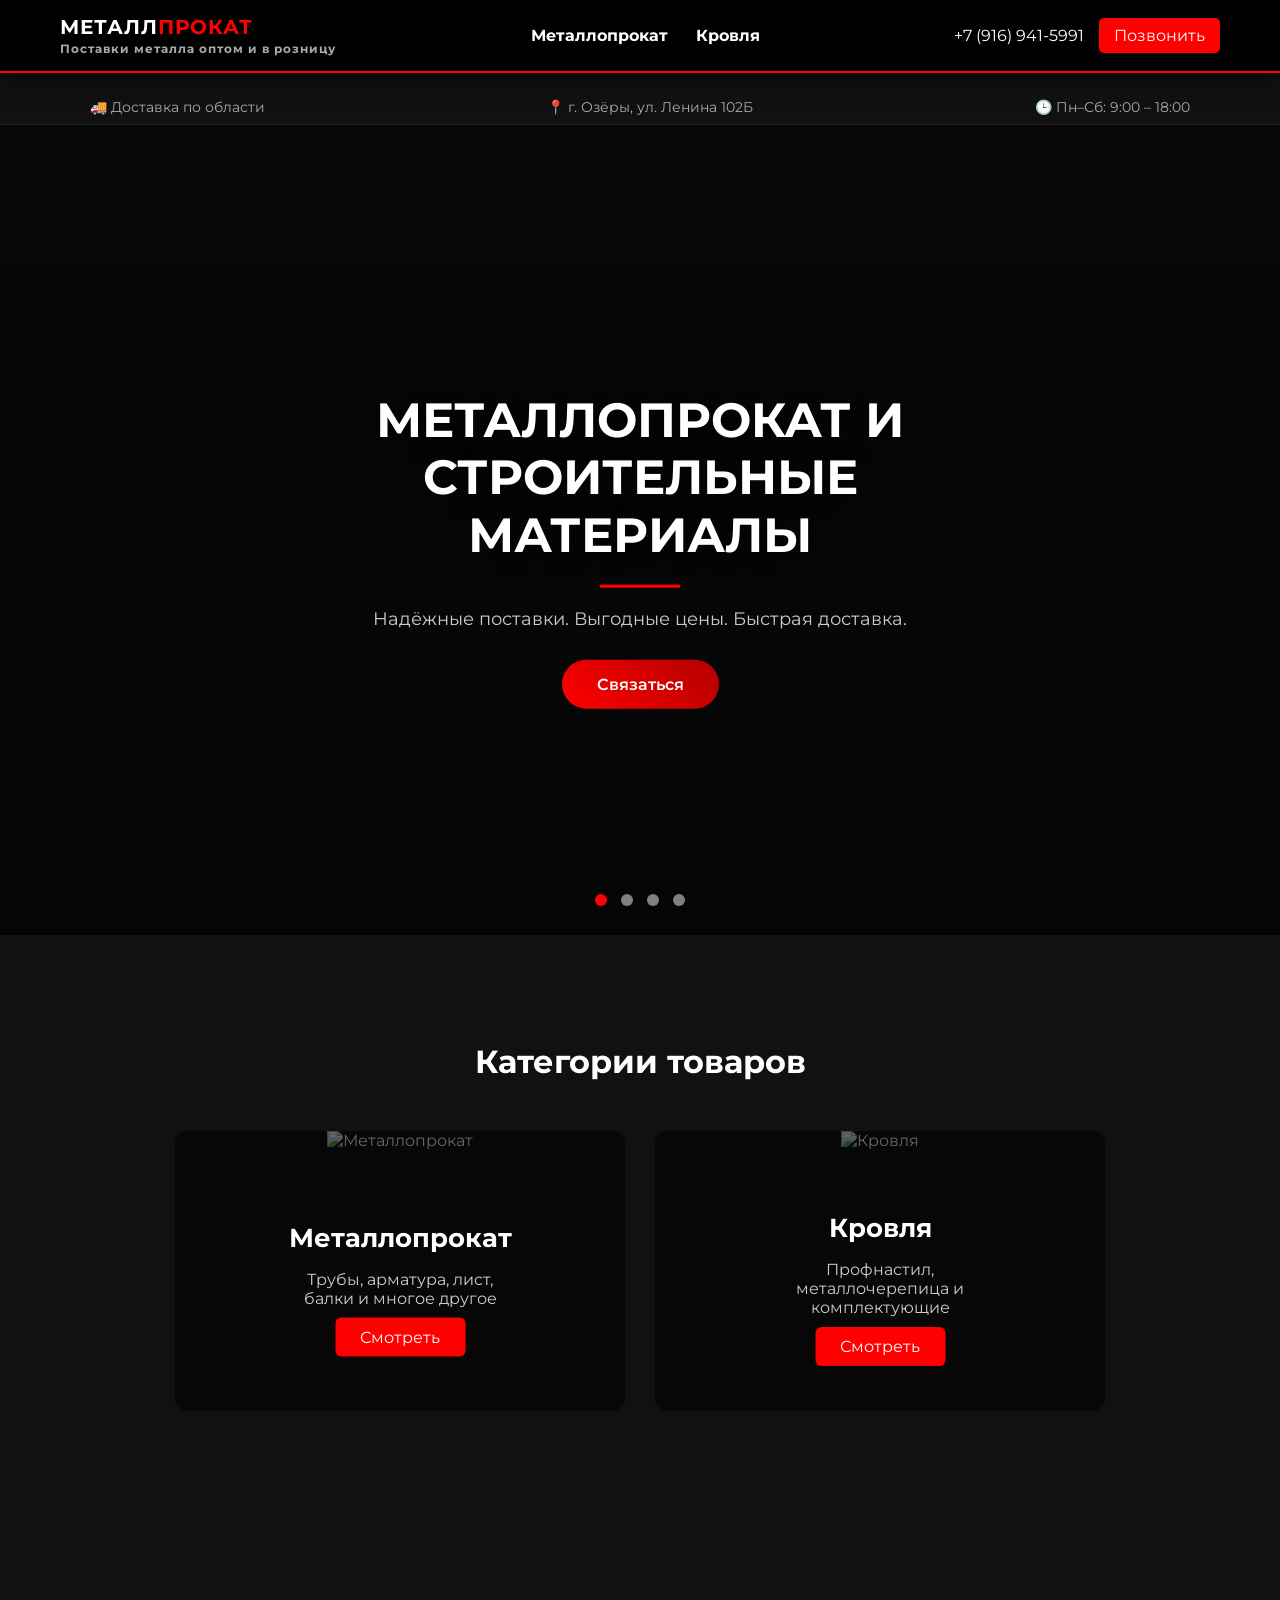
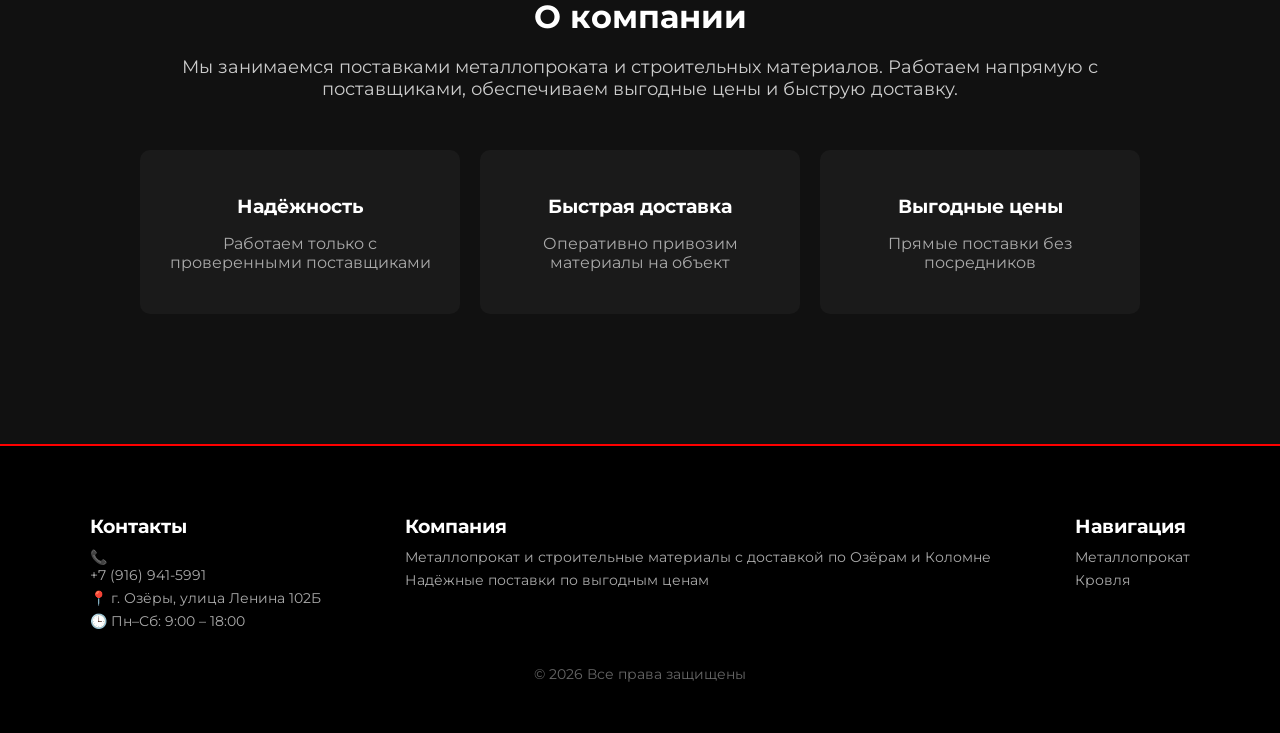
==== site/index.html @ 64fa71ab "first commit" ====
<!DOCTYPE html>
<html lang="ru">
<head>
    <meta charset="UTF-8">
    <meta name="viewport" content="width=device-width, initial-scale=1.0">
    <meta name="description" content="Металлопрокат и строительные материалы в г. Озёры. Трубы, арматура, профнастил, металлочерепица. Доставка в день заказа.">

    <title>Металлопрокат — г. Озёры</title>

    <link rel="stylesheet" href="/site/css/style.css">

    <link href="https://fonts.googleapis.com/css2?family=Montserrat:wght@400;600&display=swap" rel="stylesheet">
</head>

<body>

<div class="top-bar">
    <div class="top-container">
        <span>🚚 Доставка по области</span>
        <span>📍 г. Озёры, ул. Ленина 102Б</span>
        <span>🕒 Пн–Сб: 9:00 – 18:00</span>
    </div>
</div>

<header class="header">
    <div class="container">

        <a href="/" class="logo-text">
            МЕТАЛЛ<span>ПРОКАТ</span>
            <div class="logo-sub">
                Поставки металла оптом и в розницу
            </div>
        </a>

        <nav class="nav">
            <a href="/metal">Металлопрокат</a>
            <a href="/roof">Кровля</a>
        </nav>

        <div class="contact">
            <a href="tel:+79169415991" class="phone">
                +7 (916) 941-5991
            </a>

            <a href="tel:+79169415991" class="call-btn">
                Позвонить
            </a>
        </div>

    </div>
</header>

<section class="hero">

    <div class="slider">

        <div class="slide active"
             style="background-image:url('/site/Images/bg.jpg')">
        </div>

        <div class="slide"
             style="background-image:url('/site/Images/slide1.jpg')">
        </div>

        <div class="slide"
             style="background-image:url('/site/Images/slide2.jpg')">
        </div>

        <div class="slide"
             style="background-image:url('/site/Images/slide3.jpg')">
        </div>

    </div>

    <div class="hero-content">
        <h1>Металлопрокат и строительные материалы</h1>

        <p>
            Надёжные поставки.
            Выгодные цены.
            Быстрая доставка.
        </p>

        <a href="tel:+79169415991" class="hero-btn">
            Связаться
        </a>
    </div>

    <div class="dots">
        <span class="dot active"></span>
        <span class="dot"></span>
        <span class="dot"></span>
        <span class="dot"></span>
    </div>

</section>

<section class="categories">

    <h2>Категории товаров</h2>

    <div class="categories-container">

        <div class="category-card">

            <div class="category-overlay"></div>

            <img src="/site/Images/metal.jpg" alt="Металлопрокат">

            <div class="category-content">

                <h3>Металлопрокат</h3>

                <p>
                    Трубы, арматура,
                    лист, балки и многое другое
                </p>

                <a href="/metal" class="category-btn">
                    Смотреть
                </a>

            </div>

        </div>

        <div class="category-card">

            <div class="category-overlay"></div>

            <img src="/site/Images/roof.jpg" alt="Кровля">

            <div class="category-content">

                <h3>Кровля</h3>

                <p>
                    Профнастил,
                    металлочерепица и комплектующие
                </p>

                <a href="/roof" class="category-btn">
                    Смотреть
                </a>

            </div>

        </div>

    </div>

</section>

<section class="about">

    <div class="container-about">

        <h2>О компании</h2>

        <p class="about-text">
            Мы занимаемся поставками металлопроката и строительных материалов.
            Работаем напрямую с поставщиками,
            обеспечиваем выгодные цены
            и быструю доставку.
        </p>

        <div class="advantages">

            <div class="adv-card">
                <h3>Надёжность</h3>
                <p>Работаем только с проверенными поставщиками</p>
            </div>

            <div class="adv-card">
                <h3>Быстрая доставка</h3>
                <p>Оперативно привозим материалы на объект</p>
            </div>

            <div class="adv-card">
                <h3>Выгодные цены</h3>
                <p>Прямые поставки без посредников</p>
            </div>

        </div>

    </div>

</section>

<footer class="footer">

    <div class="footer-container">

        <div class="footer-block">

            <h3>Контакты</h3>

            <p>
                📞
                <a href="tel:+79169415991">
                    +7 (916) 941-5991
                </a>
            </p>

            <p>📍 г. Озёры, улица Ленина 102Б</p>

            <p>🕒 Пн–Сб: 9:00 – 18:00</p>

        </div>

        <div class="footer-block">

            <h3>Компания</h3>

            <p>
                Металлопрокат и строительные материалы
                с доставкой по Озёрам и Коломне
            </p>

            <p>
                Надёжные поставки
                по выгодным ценам
            </p>

        </div>

        <div class="footer-block">

            <h3>Навигация</h3>

            <a href="/metal">Металлопрокат</a>
            <a href="/roof">Кровля</a>

        </div>

    </div>

    <div class="footer-bottom">
        © 2026 Все права защищены
    </div>

</footer>

<script>
window.onload = function () {

let slides = document.querySelectorAll('.slide');
let dots = document.querySelectorAll('.dot');

let index = 0;

function showSlide(i){

slides.forEach(slide=>slide.classList.remove('active'));
dots.forEach(dot=>dot.classList.remove('active'));

slides[i].classList.add('active');
dots[i].classList.add('active');

}

setInterval(()=>{

index++;

if(index>=slides.length){
index=0;
}

showSlide(index);

},4000);

dots.forEach((dot,i)=>{

dot.addEventListener('click',()=>{

index=i;
showSlide(index);

});

});

}
</script>

</body>
</html>
---- site/css/style.css ----
body {
    margin: 0;
    font-family: 'Montserrat', sans-serif;
    background-color: #111;
    color: white;
    padding-top: 90px;
}
.logo-text {
    font-size: 20px;
    font-weight: 700;
    color: white;
    letter-spacing: 1px;
}

.logo-text span {
    color: red;
}
.top-bar {
    background: #111;
    border-bottom: 1px solid #222;
    font-size: 14px;
}

.top-container {
    max-width: 1100px;
    margin: 0 auto;
    padding: 8px 20px;
    display: flex;
    justify-content: space-between;
    color: #aaa;
}
/* ШАПКА */
.header {
    background-color: #000;
    border-bottom: 2px solid red;
    position: fixed;
    top: 0;
    width: 100%;
    z-index: 1000;
    box-shadow: 0 2px 10px rgba(0,0,0,0.5);
}

.container {
    display: flex;
    align-items: center;
    justify-content: space-between;
    padding: 15px 60px;
}

/* МЕНЮ */
.nav a {
    margin: 0 12px;
    text-decoration: none;
    color: white;
    font-weight: bold;
    position: relative;
}

.nav a::after {
    content: "";
    position: absolute;
    width: 0%;
    height: 2px;
    background: red;
    left: 0;
    bottom: -5px;
    transition: 0.3s;
}

.nav a:hover::after {
    width: 100%;
}

/* КОНТАКТЫ */
.contact {
    display: flex;
    align-items: center;
    gap: 15px;
}

.phone {
    color: white;
    text-decoration: none;
    font-size: 16px;
    transition: 0.3s;
}

.phone:hover {
    color: red;
    text-shadow: 0 0 5px red;
}

/* КНОПКА */
.call-btn {
    padding: 8px 15px;
    background: red;
    color: white;
    text-decoration: none;
    border-radius: 5px;
    transition: 0.3s;
}

.call-btn:hover {
    background: #ff3333;
    box-shadow: 0 0 10px red;
}

.call-btn:active {
    transform: scale(0.95);
}

/* HERO (СЛАЙДЕР) */
.hero {
    position: relative;
    height: 90vh;
    overflow: hidden;
}

/* затемнение */
.hero::after {
    content: "";
    position: absolute;
    width: 100%;
    height: 100%;
    top: 0;
    left: 0;
    background: linear-gradient(
            to bottom,
            rgba(0,0,0,0.6),
            rgba(0,0,0,0.7)
    );
    z-index: 1;
}

/* СЛАЙДЕР */
.slider {
    position: absolute;
    width: 100%;
    height: 100%;
}

.slide {
    position: absolute;
    width: 100%;
    height: 100%;
    background-size: cover;
    background-position: center;
    background-repeat: no-repeat;
    opacity: 0;
    transition: opacity 1s ease-in-out;
}

.slide.active {
    opacity: 1;
}

/* ТЕКСТ ПО ЦЕНТРУ */
.hero-content {
    position: absolute;
    top: 50%;
    left: 50%;
    transform: translate(-50%, -50%);
    text-align: center;
    z-index: 2;
    max-width: 700px;
    width: 90%;
}

/* ЗАГОЛОВОК */
.hero h1 {
    font-size: 48px;
    font-weight: 700;
    text-transform: uppercase;
    line-height: 1.2;
    margin-bottom: 20px;
    text-shadow: 0 5px 20px rgba(0,0,0,0.7);
}

.hero h1::after {
    content: "";
    display: block;
    width: 80px;
    height: 3px;
    background: red;
    margin: 20px auto;
}

/* ТЕКСТ */
.hero p {
    font-size: 18px;
    color: #ccc;
    margin-bottom: 30px;
}

/* КНОПКА HERO */
.hero-btn {
    display: inline-block;
    padding: 15px 35px;
    background: linear-gradient(45deg, #ff0000, #b30000);
    color: white;
    text-decoration: none;
    border-radius: 50px;
    font-weight: 600;
    transition: 0.3s;
}

.hero-btn:hover {
    transform: scale(1.05);
    box-shadow: 0 10px 30px rgba(255,0,0,0.5);
}

/* ТОЧКИ */
.dots {
    position: absolute;
    bottom: 20px;
    width: 100%;
    text-align: center;
    z-index: 2;
}

.dot {
    display: inline-block;
    width: 12px;
    height: 12px;
    margin: 5px;
    background: gray;
    border-radius: 50%;
    cursor: pointer;
    transition: 0.3s;
}

.dot.active {
    background: red;
}

/* О КОМПАНИИ */
.about {
    padding: 80px 20px;
    background: #111;
    text-align: center;
}

.container-about {
    max-width: 1000px;
    margin: 0 auto;
}

.about h2 {
    font-size: 32px;
    margin-bottom: 20px;
}

.about-text {
    color: #ccc;
    margin-bottom: 50px;
    font-size: 18px;
}

/* ПРЕИМУЩЕСТВА */
.advantages {
    display: flex;
    justify-content: space-between;
    gap: 20px;
    flex-wrap: wrap;
}

.adv-card {
    background: #1a1a1a;
    padding: 25px;
    border-radius: 10px;
    flex: 1;
    min-width: 250px;
    transition: 0.3s;
    border: 1px solid transparent;
}

.adv-card:hover {
    transform: translateY(-5px);
    border: 1px solid red;
    box-shadow: 0 0 15px rgba(255,0,0,0.3);
}

.adv-card h3 {
    margin-bottom: 10px;
    color: white;
}

.adv-card p {
    color: #aaa;
}
/* FOOTER */
.footer {
    background: #000;
    padding: 50px 20px 20px;
    margin-top: 50px;
    border-top: 2px solid red;
}

.footer-container {
    max-width: 1100px;
    margin: 0 auto;
    display: flex;
    justify-content: space-between;
    flex-wrap: wrap;
    gap: 30px;
}

.footer-block h3 {
    margin-bottom: 15px;
    color: white;
}

.footer-block p {
    color: #aaa;
    margin: 5px 0;
}

.footer-block a {
    color: white;
    text-decoration: none;
    transition: 0.3s;
}

.footer-block a:hover {
    color: red;
}

/* нижняя строка */
.footer-bottom {
    text-align: center;
    margin-top: 30px;
    color: #666;
    font-size: 14px;
}
.logo img {
    height: 40px;
    background: white;
    padding: 5px 10px;
    border-radius: 6px;
}
/* КАТЕГОРИИ */
.categories {
    padding: 80px 20px;
    text-align: center;
    background: #111;
}

.categories h2 {
    font-size: 32px;
    margin-bottom: 50px;
}

/* контейнер */
.categories-container {
    display: flex;
    justify-content: center;
    gap: 30px;
    flex-wrap: wrap;
}

/* карточка */
.category-card {
    position: relative;
    width: 450px;
    height: 280px;
    border-radius: 12px;
    overflow: hidden;
    cursor: pointer;
    transition: 0.3s;
}

/* картинка */
.category-card img {
    width: 100%;
    height: 100%;
    object-fit: cover;
    transition: 0.5s;
}

/* затемнение */
.category-overlay {
    position: absolute;
    width: 100%;
    height: 100%;
    background: rgba(0,0,0,0.6);
    top: 0;
    left: 0;
    z-index: 1;
}

/* контент */
.category-content {
    position: absolute;
    top: 50%;
    left: 50%;
    transform: translate(-50%, -50%);
    z-index: 2;
    text-align: center;
    padding: 20px;
}

.category-content h3 {
    font-size: 26px;
    margin-bottom: 10px;
}

.category-content p {
    color: #ccc;
    margin-bottom: 20px;
}

/* кнопка */
.category-btn {
    padding: 10px 25px;
    background: red;
    color: white;
    text-decoration: none;
    border-radius: 6px;
    transition: 0.3s;
}

.category-btn:hover {
    background: #ff2a2a;
    box-shadow: 0 0 15px red;
}

/* эффект при наведении */
.category-card:hover img {
    transform: scale(1.1);
}

.category-card:hover {
    box-shadow: 0 10px 30px rgba(0,0,0,0.5);
}
/* ЗАГОЛОВОК СТРАНИЦЫ */
.page-title {
    text-align: center;
    padding: 120px 20px 50px;
}

.page-title h1 {
    font-size: 36px;
    margin-bottom: 10px;
}

.page-title p {
    color: #aaa;
}

/* ТОВАРЫ */
.products {
    padding: 40px 20px 80px;
}

.products-container {
    max-width: 1100px;
    margin: 0 auto;
    display: flex;
    flex-wrap: wrap;
    gap: 20px;
    justify-content: center;
}

/* КАРТОЧКА */
.product-card {
    background: #1a1a1a;
    padding: 25px;
    border-radius: 10px;
    width: 250px;
    text-align: center;
    transition: 0.3s;
}

/* эффект */
.product-card:hover {
    transform: translateY(-5px);
    box-shadow: 0 0 15px rgba(255,0,0,0.3);
}

/* кнопка */
.product-btn {
    display: inline-block;
    margin-top: 15px;
    padding: 10px 20px;
    background: red;
    color: white;
    text-decoration: none;
    border-radius: 5px;
}

.product-btn:hover {
    background: #ff2a2a;
}
.group-title {
    text-align: center;
    margin: 60px 0 20px;
    font-size: 26px;
}

.group-title::after {
    content: "";
    display: block;
    width: 60px;
    height: 3px;
    background: red;
    margin: 10px auto;
}

.product-card {
    background: #1a1a1a;
    border-radius: 10px;
    overflow: hidden;
    width: 260px;
    text-align: center;
    transition: 0.3s;
}

.product-card img {
    width: 100%;
    height: 160px;
    object-fit: cover;
}

.product-card h3 {
    margin: 15px 0 5px;
}

.product-card p {
    color: #aaa;
    padding: 0 10px;
}

.product-btn {
    display: inline-block;
    margin: 15px 0 20px;
    padding: 10px 20px;
    background: red;
    color: white;
    text-decoration: none;
    border-radius: 5px;
}

.product-card:hover {
    transform: translateY(-5px);
    box-shadow: 0 0 15px rgba(255,0,0,0.3);
}
/* ВЕРХНЯЯ ПОЛОСА */
.top-bar {
    background: #111;
    border-bottom: 1px solid #222;
    font-size: 14px;
}

.top-bar-content {
    max-width: 1200px;
    margin: 0 auto;
    padding: 8px 20px;
    display: flex;
    justify-content: space-between;
    color: #aaa;
    flex-wrap: wrap;
}
.page-banner {
    height: 250px;
    background: linear-gradient(rgba(0,0,0,0.7), rgba(0,0,0,0.8)),
    url("../images/metal-bg.jpg") center/cover no-repeat;

    display: flex;
    align-items: center;
    justify-content: center;
    text-align: center;
}

.banner-content h1 {
    font-size: 40px;
    margin-bottom: 10px;
}

.banner-content p {
    color: #ccc;
    font-size: 18px;
}
.logo-text {
    text-decoration: none;
    color: white;
    font-weight: 700;
    font-size: 20px;
    transition: 0.3s;
}

.logo-text:hover {
    color: red;
}
.logo-sub {
    font-size: 12px;
    color: #aaa;
    margin-top: 2px;
}
.header {
    background-color: #000;
    border-bottom: 2px solid red;
    box-shadow: 0 5px 20px rgba(0,0,0,0.6);
}
.page-banner {
    background:
            linear-gradient(rgba(0,0,0,0.8), rgba(0,0,0,0.9)),
            url("../images/metal-bg.jpg") center/cover no-repeat;
}
.footer {
    background: #000;
    padding: 50px 20px;
    border-top: 2px solid red;
}

.footer-container {
    max-width: 1100px;
    margin: 0 auto;
    display: flex;
    justify-content: space-between;
    flex-wrap: wrap;
    gap: 30px;
}

.footer-block h3 {
    margin-bottom: 10px;
}

.footer-block p,
.footer-block a {
    color: #aaa;
    font-size: 14px;
    text-decoration: none;
    display: block;
    margin-bottom: 5px;
}

.footer-block a:hover {
    color: red;
}
/* МОДАЛКА */
.modal {
    display: none;
    position: fixed;
    z-index: 9999;
    left: 0;
    top: 0;
    width: 100%;
    height: 100%;
    background: rgba(0,0,0,0.8);
    align-items: center;      /* по вертикали */
    justify-content: center;
}

/* окно */
.modal-content {
    max-width: 800px;
    width: 90%;
    background: #111;
    border-radius: 15px;
    padding: 20px;

    display: flex;
    flex-direction: column;
    position: relative;
    z-index: 1;
}

/* крестик */
.close {
    position: absolute;
    top: 15px;
    right: 15px;

    width: 40px;
    height: 40px;

    display: flex;
    align-items: center;
    justify-content: center;

    font-size: 28px;
    line-height: 1; /* ВАЖНО */
    pointer-events: all;

    border-radius: 50%;
    background: rgba(255,255,255,0.05);

    cursor: pointer;
    z-index: 9999;

    user-select: none;
}
.close:hover {
    background: red;
    color: white;
    box-shadow: 0 0 10px red;
}
/* контент */
.modal-body {
    display: flex;
    gap: 30px;
    align-items: center;
    flex-wrap: wrap;
}

/* левая */
.modal-left {
    flex: 1;
    text-align: center;
}

.modal-left img {
    width: 280px !important;
    max-width: 300px;
    border-radius: 10px;
    pointer-events: none;
}

/* кнопка */
.modal-btn {
    display: inline-block;
    margin-top: 25px;
    padding: 12px 25px;
    background: red;
    color: white;
    text-decoration: none;
    border-radius: 5px;
}

/* правая */
.modal-right {
    flex: 1;
}

/* таблица */
table {
    width: 100%;
    border-collapse: collapse;
    margin-top: 10px;
}

th, td {
    border: 1px solid #333;
    padding: 10px;
    text-align: center;
}

th {
    background: #222;
}
/* форма */
.form-modal {
    max-width: 400px;
    padding: 30px;
    text-align: center;
}

.form-modal h2 {
    margin-bottom: 10px;
}

.form-subtitle {
    color: #aaa;
    margin-bottom: 20px;
    font-size: 14px;
}

.form-modal input,
.form-modal textarea {
    width: 100%;
    padding: 12px;
    margin-bottom: 15px;
    border: none;
    border-radius: 6px;
    background: #1a1a1a;
    color: white;
}

.form-modal textarea {
    height: 100px;
    resize: none;
}

.form-modal button {
    width: 100%;
    padding: 14px;
    background: red;
    border: none;
    color: white;
    font-weight: bold;
    border-radius: 6px;
    cursor: pointer;
    transition: 0.3s;
}

.form-modal button:hover {
    background: #ff2a2a;
    box-shadow: 0 0 15px red;
}
.cta-block {
    margin: 60px auto;
    padding: 40px;
    max-width: 900px;
    text-align: center;

    background: linear-gradient(145deg, #1a1a1a, #111);
    border-radius: 15px;

    box-shadow: 0 10px 40px rgba(0,0,0,0.7);
    border: 1px solid rgba(255,0,0,0.2);
}

.cta-block h2 {
    font-size: 28px;
    margin-bottom: 15px;
}

.cta-block p {
    color: #bbb;
    margin-bottom: 25px;
    font-size: 16px;
}

/* кнопка */
.cta-btn {
    display: inline-block;
    padding: 14px 35px;
    background: linear-gradient(45deg, red, #b30000);
    color: white;
    text-decoration: none;
    border-radius: 50px;
    font-weight: 600;
    transition: 0.3s;
}

.cta-btn:hover {
    transform: scale(1.05);
    box-shadow: 0 10px 30px rgba(255,0,0,0.5);
}
.cta-block {
    position: relative;
    margin: 80px auto;
    padding: 50px 30px;
    max-width: 900px;
    text-align: center;

    background: linear-gradient(145deg, #1a1a1a, #0f0f0f);
    border-radius: 20px;

    border: 1px solid rgba(255,0,0,0.15);
    box-shadow: 0 20px 60px rgba(0,0,0,0.8);

    overflow: hidden;
    transition: 0.5s;
}

/* светящийся эффект */
.cta-glow {
    position: absolute;
    width: 300px;
    height: 300px;
    background: radial-gradient(circle, rgba(255,0,0,0.3), transparent 70%);
    top: -100px;
    left: -100px;
    filter: blur(60px);
    opacity: 0.6;
}

/* заголовок */
.cta-block h2 {
    font-size: 32px;
    margin-bottom: 15px;
    letter-spacing: 1px;
}

/* текст */
.cta-block p {
    color: #bbb;
    font-size: 17px;
    margin-bottom: 30px;
}

/* кнопки */
.cta-actions {
    display: flex;
    justify-content: center;
    gap: 15px;
    flex-wrap: wrap;
}

/* главная кнопка */
.cta-btn {
    padding: 14px 35px;
    background: linear-gradient(45deg, red, #b30000);
    color: white;
    text-decoration: none;
    border-radius: 50px;
    font-weight: 600;
    transition: 0.3s;
}

.cta-btn:hover {
    transform: translateY(-3px) scale(1.05);
    box-shadow: 0 10px 30px rgba(255,0,0,0.6);
}

/* вторая кнопка */
.cta-phone {
    padding: 14px 30px;
    border: 1px solid #444;
    color: #ccc;
    text-decoration: none;
    border-radius: 50px;
    transition: 0.3s;
}

.cta-phone:hover {
    border-color: red;
    color: white;
    box-shadow: 0 0 15px rgba(255,0,0,0.3);
}

/* hover всего блока */
.cta-block:hover {
    transform: translateY(-5px);
    box-shadow: 0 30px 80px rgba(0,0,0,0.9);
}
.cta-block {
    opacity: 0;
    transform: translateY(50px);
    transition: 1s ease;
}

.cta-block.show {
    opacity: 1;
    transform: translateY(0);
}
/* форма заявки */
.form-modal .modal-content {
    max-width: 400px;
    padding: 25px 25px 20px;
    border-radius: 10px;
    position: relative;
}

/* крестик */
.form-close {
    position: absolute;
    top: 10px;
    right: 15px;
    font-size: 24px;
    cursor: pointer;
    color: #aaa;
    transition: 0.3s;
}

.form-close:hover {
    color: red;
}

/* заголовок */
.form-modal h2 {
    text-align: center;
    margin-bottom: 20px;
}

/* поля */
.form-modal input,
.form-modal textarea {
    width: 100%;
    padding: 10px;
    margin-bottom: 12px;
    border: none;
    border-radius: 5px;
    background: #222;
    color: white;
    font-size: 14px;
}

/* textarea меньше */
.form-modal textarea {
    height: 80px;
    resize: none;
}

/* кнопка */
.form-btn {
    width: 100%;
    padding: 12px;
    background: red;
    border: none;
    border-radius: 5px;
    color: white;
    font-weight: bold;
    cursor: pointer;
    transition: 0.3s;
}

.form-btn:hover {
    background: #ff2a2a;
    box-shadow: 0 0 10px red;
}
.form-modal form {
    margin: 0;
}
.success-message {
    position: fixed;
    top: 20px;
    right: 20px;
    background: #111;
    border: 1px solid red;
    padding: 15px 20px;
    border-radius: 8px;
    color: white;
    box-shadow: 0 0 15px rgba(255,0,0,0.5);

    opacity: 0;
    transform: translateY(-20px);
    transition: 0.3s;

    z-index: 9999;
}

.success-message.show {
    opacity: 1;
    transform: translateY(0);
}
.product-info {
    margin-top: 20px;
}

.product-desc {
    font-size: 18px;
    color: #ddd;
    line-height: 1.6;
    margin-bottom: 20px;
}

.product-note {
    font-size: 16px;
    color: #aaa;
    padding: 15px;
    border-left: 3px solid red;
    background: rgba(255,0,0,0.05);
    border-radius: 5px;
}
#modalDescription {
    font-size: 18px;
    line-height: 1.6;
    color: #eee;
}
#modalTitle {
    font-size: 28px;
    margin-bottom: 10px;
}
.roof {
    padding: 80px 20px;
}

.container-roof {
    max-width: 1000px;
    margin: 0 auto;
}



.price-download {
    text-align: center;
    padding: 50px 20px 80px;
}
/* ----------------------------------------------------------------------------------------*/
/* КАРТОЧКИ КРОВЛИ */
.roof-cards {
    display: flex;
    flex-wrap: wrap;
    gap: 20px;
    justify-content: center;
    margin-bottom: 40px;
}

.roof-card {
    background: #1a1a1a;
    border: 1px solid #222;
    border-radius: 12px;
    padding: 25px 20px;
    width: 260px;
    text-align: center;
    transition: 0.3s;
}

.roof-card:hover {
    transform: translateY(-5px);
    border-color: red;
    box-shadow: 0 0 15px rgba(255,0,0,0.2);
}

.roof-card-icon {
    font-size: 32px;
    margin-bottom: 12px;
}

.roof-card h3 {
    font-size: 18px;
    margin-bottom: 10px;
    color: white;
}

.roof-card p {
    color: #aaa;
    font-size: 14px;
    line-height: 1.6;
}

/* ЗАМЕТКА ПОД СЕКЦИЕЙ */
.section-note {
    text-align: center;
    color: #888;
    font-size: 14px;
    margin: -20px 0 40px;
    font-style: italic;
}
.roof-list {
    display: grid;
    grid-template-columns: 1fr 1fr;
    gap: 8px 40px;
    background: #1a1a1a;
    padding: 25px 30px;
    border-radius: 12px;
    border: 1px solid #222;
    margin-bottom: 40px;
}

.roof-list p {
    margin: 6px 0;
    color: #ccc;
    font-size: 15px;
}
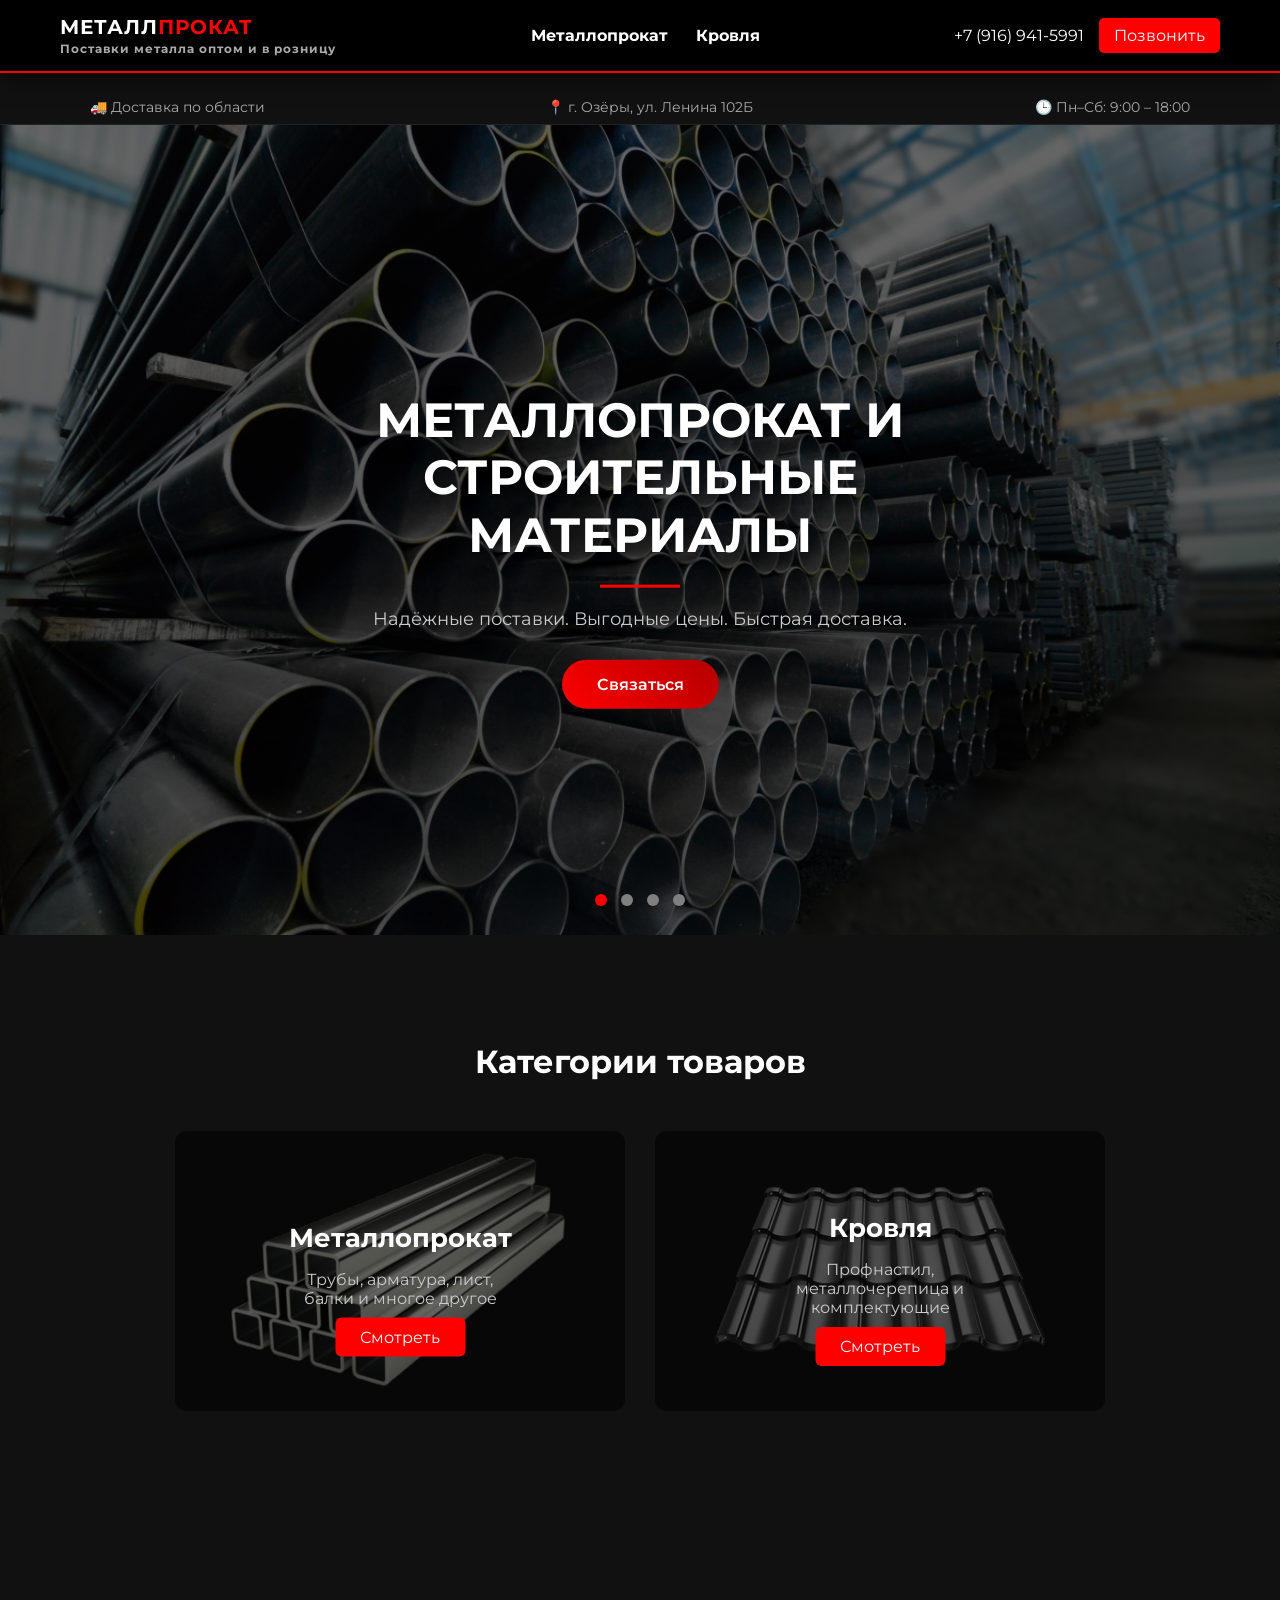
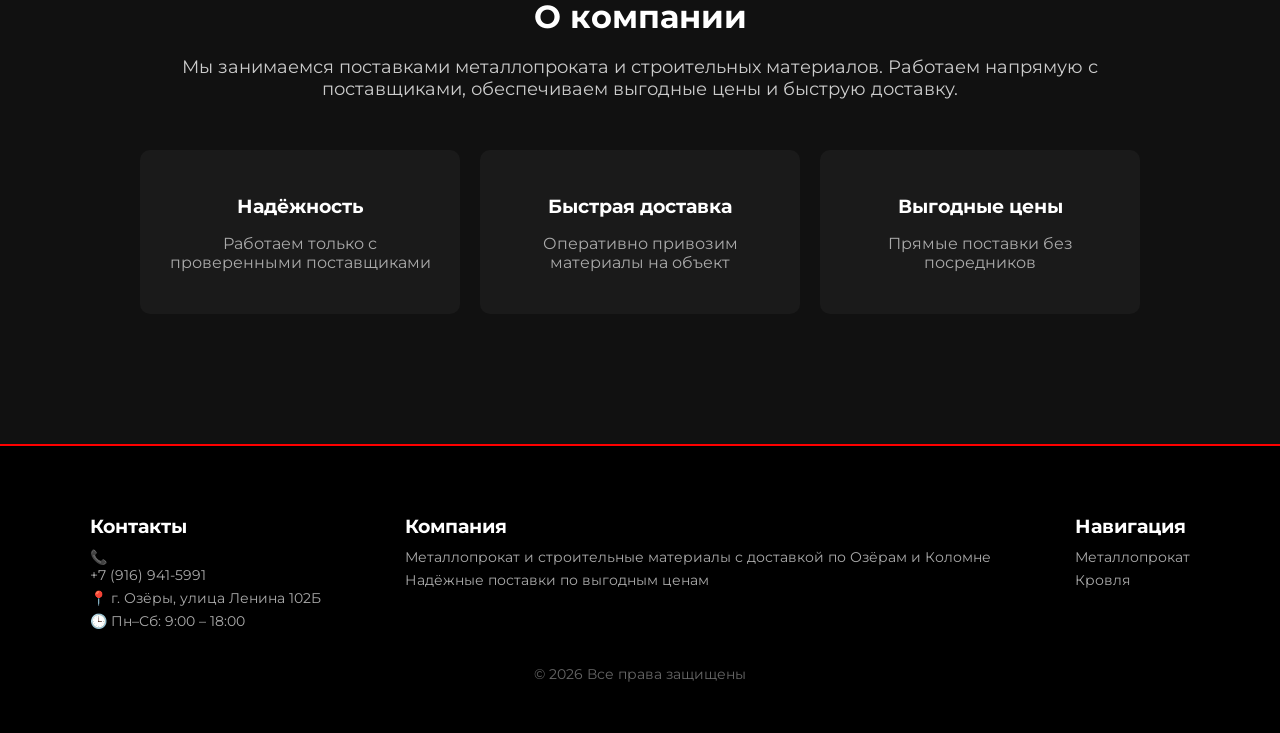
==== commit 9755cba2: "fix images and js" ====
--- a/site/index.html
+++ b/site/index.html
@@ -55,19 +55,19 @@
     <div class="slider">
 
         <div class="slide active"
-             style="background-image:url('/site/Images/bg.jpg')">
+             style="background-image:url('/site/images/bg.jpg')">
         </div>
 
         <div class="slide"
-             style="background-image:url('/site/Images/slide1.jpg')">
+             style="background-image:url('/site/images/slide1.jpg')">
         </div>
 
         <div class="slide"
-             style="background-image:url('/site/Images/slide2.jpg')">
+             style="background-image:url('/site/images/slide2.jpg')">
         </div>
 
         <div class="slide"
-             style="background-image:url('/site/Images/slide3.jpg')">
+             style="background-image:url('/site/images/slide3.jpg')">
         </div>
 
     </div>
@@ -105,7 +105,7 @@
 
             <div class="category-overlay"></div>
 
-            <img src="/site/Images/metal.jpg" alt="Металлопрокат">
+            <img src="/site/images/metal.jpg" alt="Металлопрокат">
 
             <div class="category-content">
 
@@ -128,7 +128,7 @@
 
             <div class="category-overlay"></div>
 
-            <img src="/site/Images/roof.jpg" alt="Кровля">
+            <img src="/site/images/roof.jpg" alt="Кровля">
 
             <div class="category-content">
 
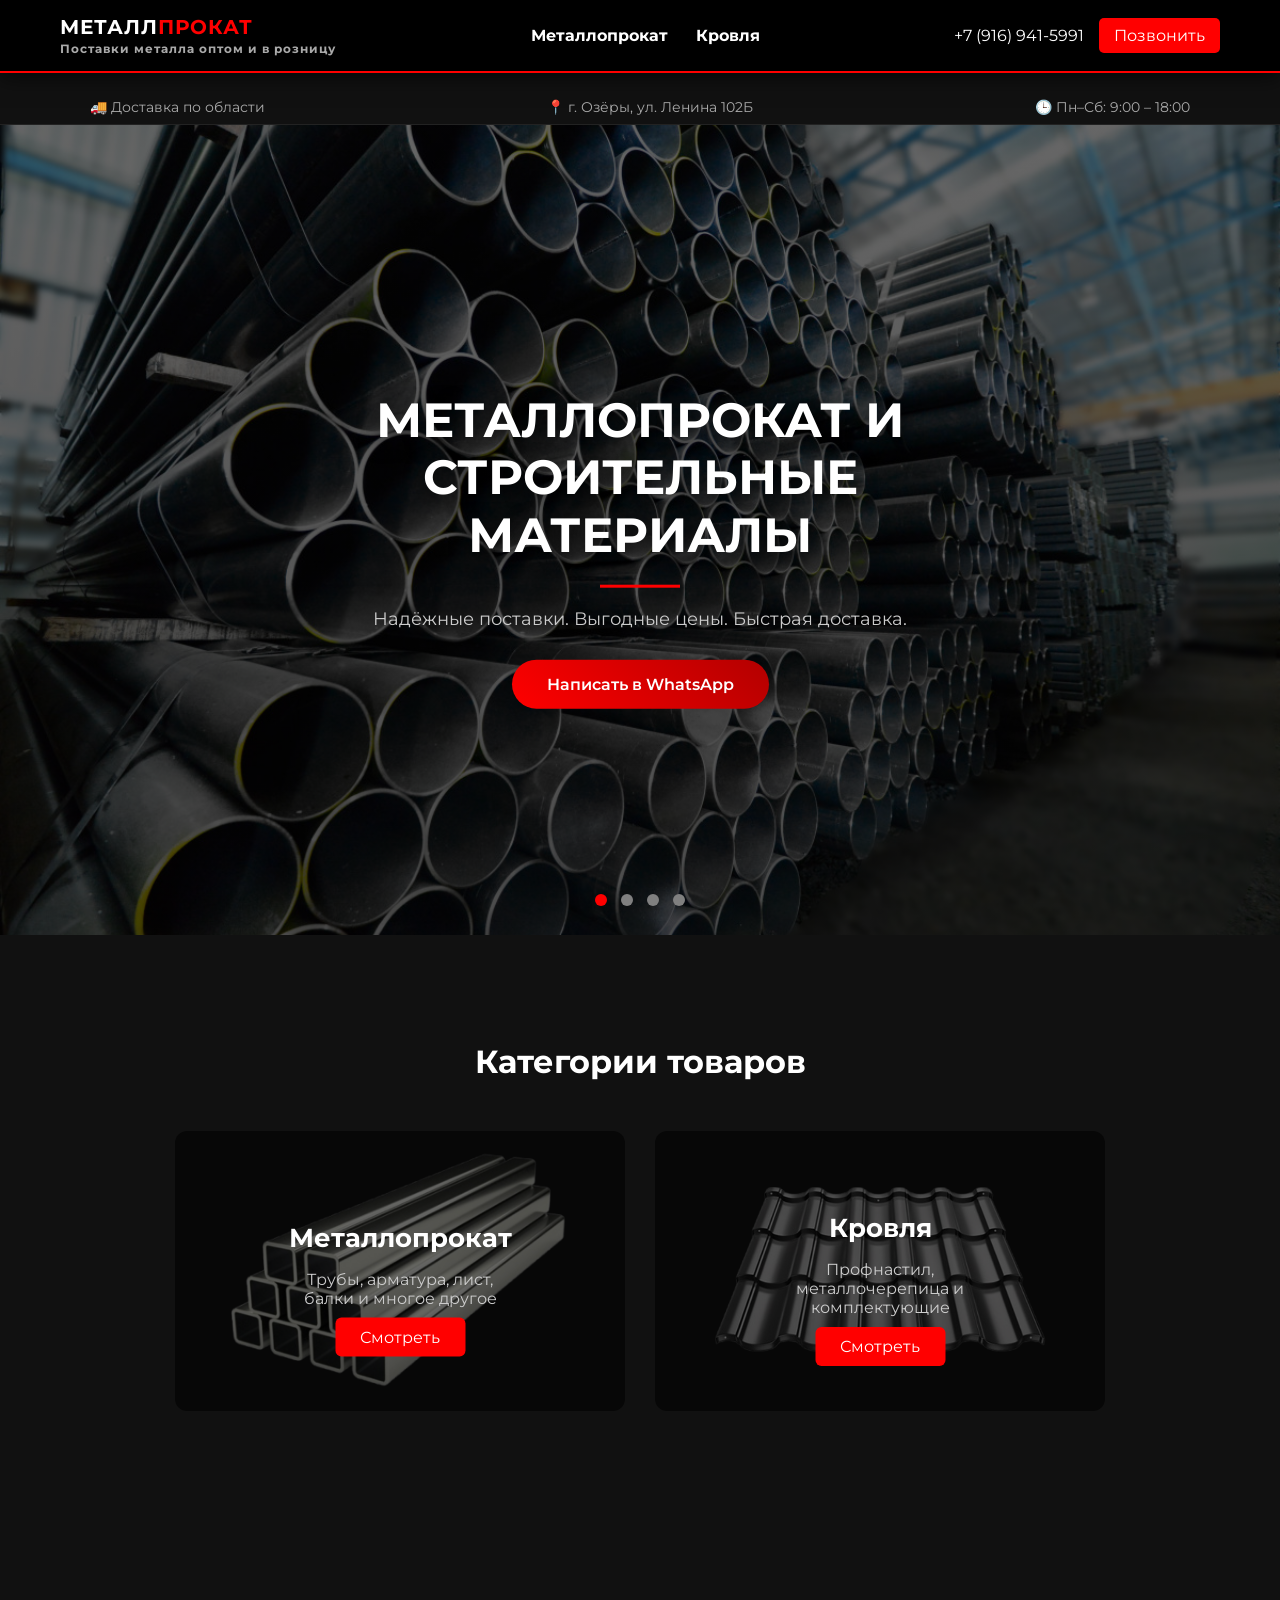
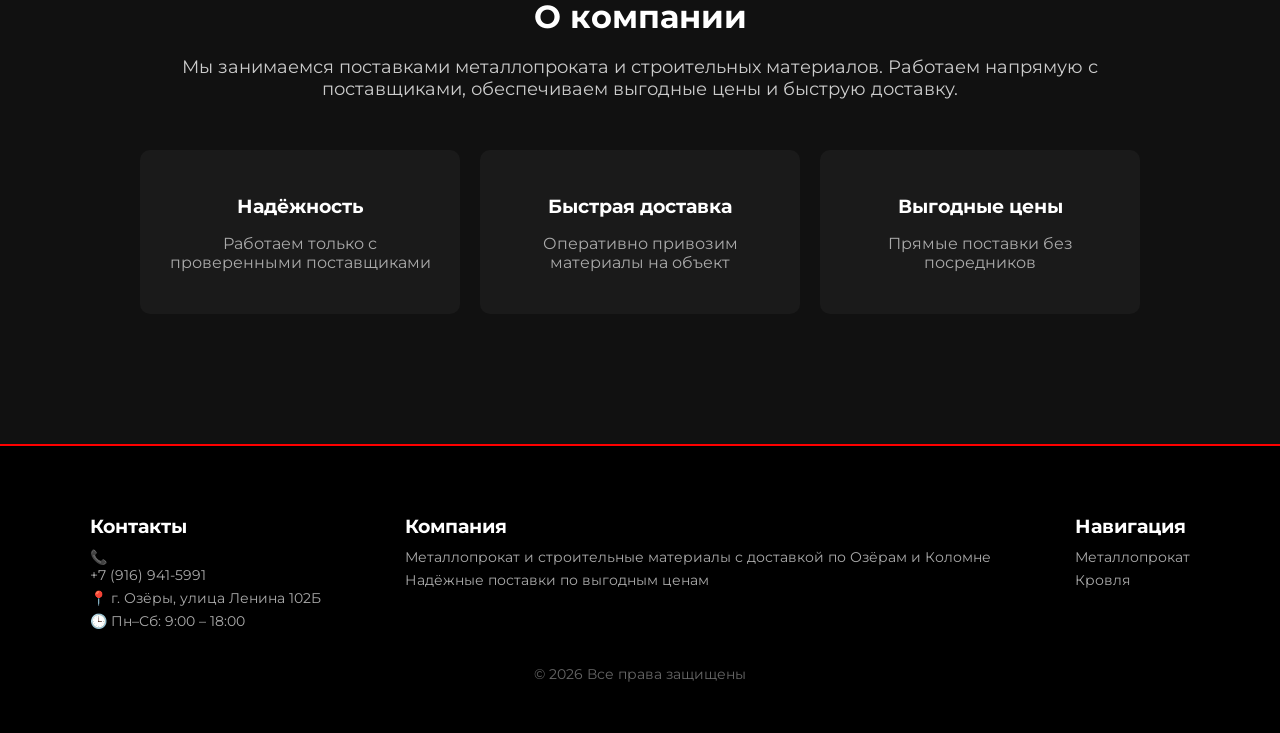
==== commit 2114aa0d: "add whatsapp button" ====
--- a/site/index.html
+++ b/site/index.html
@@ -3,14 +3,47 @@
 <head>
     <meta charset="UTF-8">
     <meta name="viewport" content="width=device-width, initial-scale=1.0">
-    <meta name="description" content="Металлопрокат и строительные материалы в г. Озёры. Трубы, арматура, профнастил, металлочерепица. Доставка в день заказа.">
-
-    <title>Металлопрокат — г. Озёры</title>
+
+    <!-- SEO -->
+    <title>Металлопрокат, кровля и фасад в Озёрах — Озёры Металл</title>
+    <meta name="description" content="Металлопрокат и строительные материалы в г. Озёры. Трубы, арматура, профнастил, металлочерепица. Доставка в день заказа. Звоните: +7 (916) 941-5991">
+
+    <!-- Favicon -->
+    <link rel="apple-touch-icon" sizes="180x180" href="/site/images/apple-touch-icon.png">
+    <link rel="icon" type="image/png" sizes="32x32" href="/site/images/favicon-32x32.png">
+    <link rel="icon" type="image/png" sizes="16x16" href="/site/images/favicon-16x16.png">
+    <link rel="manifest" href="/site/images/site.webmanifest">
+    
+    <!-- Open Graph (для соцсетей и иногда подхватывается поисковиками) -->
+    <meta property="og:title" content="Металлопрокат и кровля в Озёрах">
+    <meta property="og:description" content="Трубы, арматура, профнастил, металлочерепица. Доставка в день заказа по Озёрам и области.">
+    <meta property="og:url" content="https://ozery-metall.ru/">
+    <meta property="og:type" content="website">
+    <meta property="og:image" content="https://ozery-metall.ru/site/images/og-preview.jpg">
+
+    <!-- Schema.org — локальный бизнес -->
+    <script type="application/ld+json">
+    {
+      "@context": "https://schema.org",
+      "@type": "LocalBusiness",
+      "name": "Озёры Металл",
+      "url": "https://ozery-metall.ru",
+      "telephone": "+79169415991",
+      "address": {
+        "@type": "PostalAddress",
+        "streetAddress": "ул. Ленина, 102Б",
+        "addressLocality": "Озёры",
+        "addressRegion": "Московская область",
+        "addressCountry": "RU"
+      },
+      "openingHours": "Mo-Sa 09:00-18:00",
+      "description": "Продажа металлопроката и строительных материалов в Озёрах. Трубы, арматура, профнастил, металлочерепица. Доставка по области."
+    }
+    </script>
 
     <link rel="stylesheet" href="/site/css/style.css">
-
     <link href="https://fonts.googleapis.com/css2?family=Montserrat:wght@400;600&display=swap" rel="stylesheet">
-</head>
+</head> 
 
 <body>
 
@@ -81,8 +114,8 @@
             Быстрая доставка.
         </p>
 
-        <a href="tel:+79169415991" class="hero-btn">
-            Связаться
+        <a href="https://wa.me/79169415991?text=Здравствуйте%2C%20хочу%20узнать%20о%20ценах" class="hero-btn" target="_blank">
+        Написать в WhatsApp
         </a>
     </div>
 
